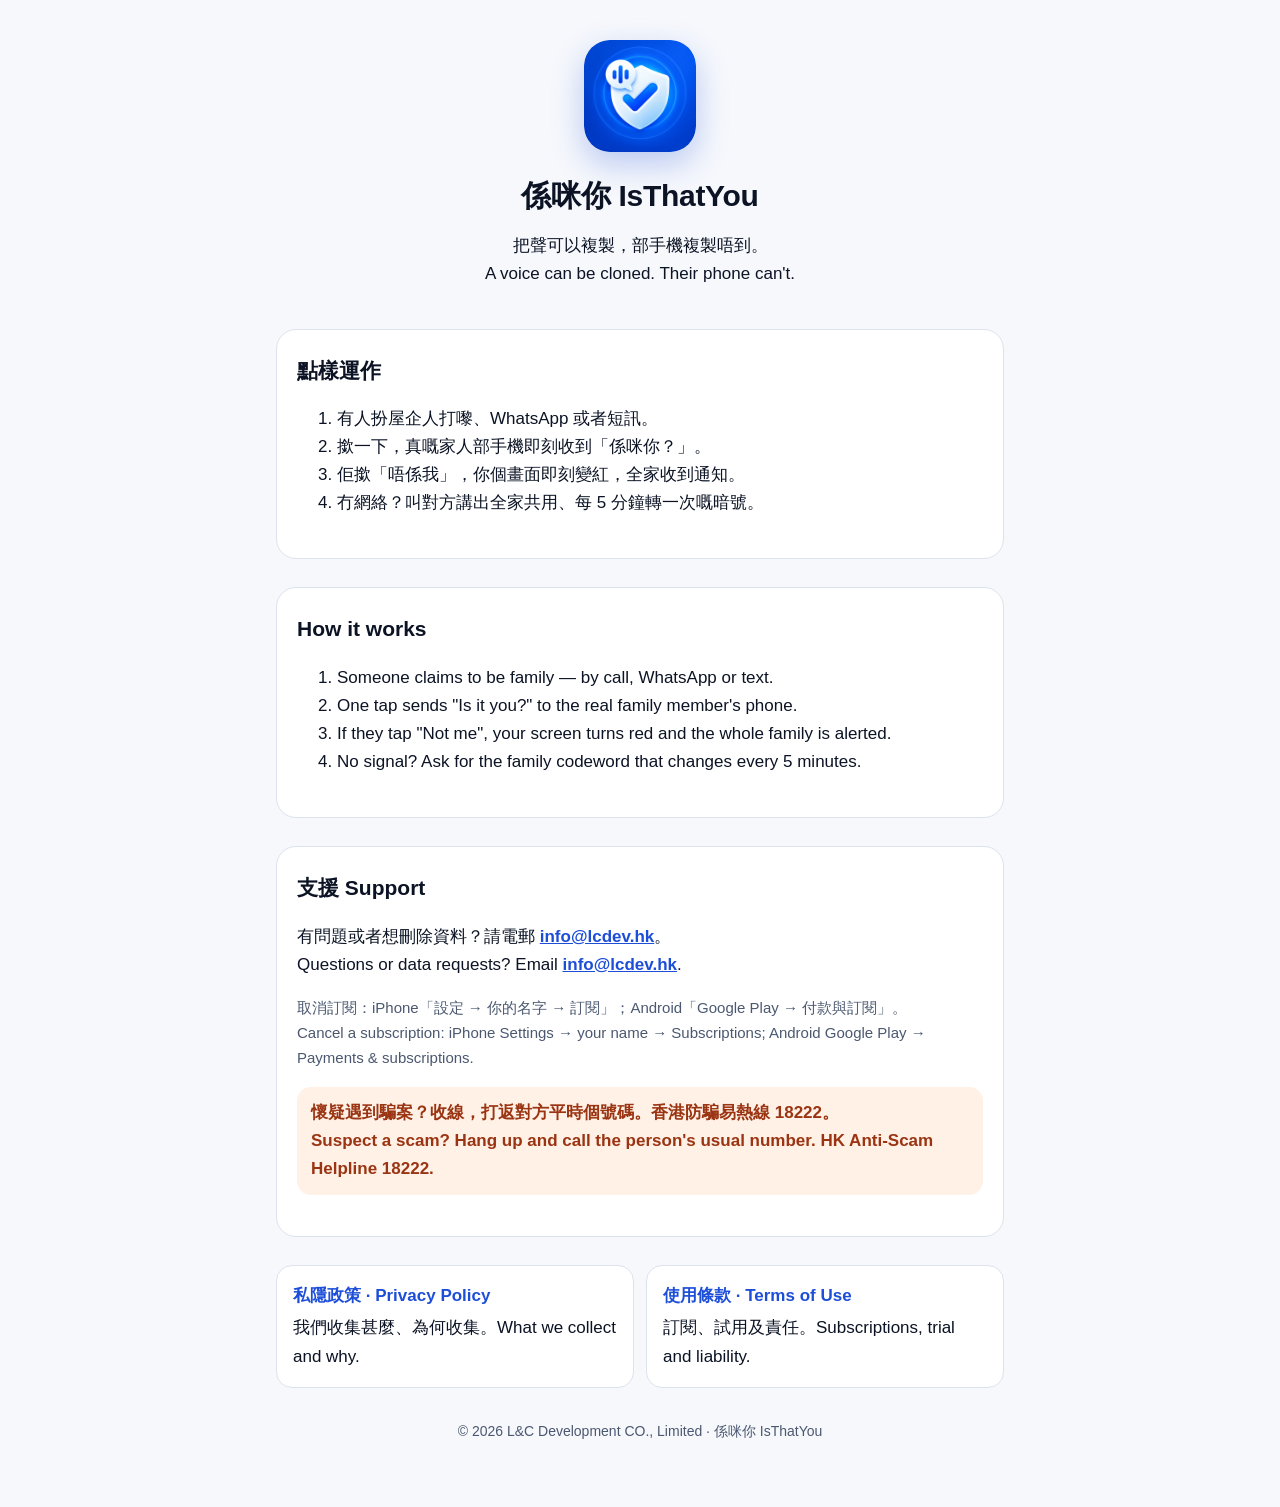
==== index.html @ 9f9b6234 "Support, privacy policy and terms for IsThatYou Co-Authored-By: Claude Opus 5.5 <noreply@anthropic.c" ====
<!doctype html>
<html lang="zh-HK">
<head>
<meta charset="utf-8">
<meta name="viewport" content="width=device-width, initial-scale=1">
<title>係咪你 IsThatYou · 支援 Support</title>
<meta name="description" content="係咪你 IsThatYou — 把聲可以複製，部手機複製唔到。一按確認打嚟嘅係咪真係屋企人。Stop AI voice-clone scams with one tap.">
<link rel="icon" href="assets/favicon.png">
<link rel="stylesheet" href="assets/site.css">
</head>
<body>
<div class="wrap">
  <div class="hero">
    <img src="assets/icon.png" alt="係咪你 IsThatYou">
    <h1 style="margin-top:16px">係咪你 IsThatYou</h1>
    <p>把聲可以複製，部手機複製唔到。<br>A voice can be cloned. Their phone can't.</p>
  </div>

  <section class="doc" lang="zh-HK">
    <h2 style="margin-top:0">點樣運作</h2>
    <ol>
      <li>有人扮屋企人打嚟、WhatsApp 或者短訊。</li>
      <li>撳一下，真嘅家人部手機即刻收到「係咪你？」。</li>
      <li>佢撳「唔係我」，你個畫面即刻變紅，全家收到通知。</li>
      <li>冇網絡？叫對方講出全家共用、每 5 分鐘轉一次嘅暗號。</li>
    </ol>
  </section>

  <section class="doc" lang="en">
    <h2 style="margin-top:0">How it works</h2>
    <ol>
      <li>Someone claims to be family — by call, WhatsApp or text.</li>
      <li>One tap sends "Is it you?" to the real family member's phone.</li>
      <li>If they tap "Not me", your screen turns red and the whole family is alerted.</li>
      <li>No signal? Ask for the family codeword that changes every 5 minutes.</li>
    </ol>
  </section>

  <section class="doc">
    <h2 style="margin-top:0">支援 Support</h2>
    <p>有問題或者想刪除資料？請電郵 <strong><a href="mailto:info@lcdev.hk">info@lcdev.hk</a></strong>。<br>Questions or data requests? Email <strong><a href="mailto:info@lcdev.hk">info@lcdev.hk</a></strong>.</p>
    <p class="muted">取消訂閱：iPhone「設定 → 你的名字 → 訂閱」；Android「Google Play → 付款與訂閱」。<br>Cancel a subscription: iPhone Settings → your name → Subscriptions; Android Google Play → Payments &amp; subscriptions.</p>
    <p class="note">懷疑遇到騙案？收線，打返對方平時個號碼。香港防騙易熱線 18222。<br>Suspect a scam? Hang up and call the person's usual number. HK Anti-Scam Helpline 18222.</p>
  </section>

  <div class="cards">
    <a href="privacy.html"><strong>私隱政策 · Privacy Policy</strong>我們收集甚麼、為何收集。What we collect and why.</a>
    <a href="terms.html"><strong>使用條款 · Terms of Use</strong>訂閱、試用及責任。Subscriptions, trial and liability.</a>
  </div>

  <footer>© 2026 L&amp;C Development CO., Limited · 係咪你 IsThatYou</footer>
</div>
</body>
</html>
---- assets/site.css ----
:root {
  --bg: #f6f8fc;
  --card: #ffffff;
  --text: #0b1324;
  --muted: #4b5870;
  --brand: #1d4ed8;
  --border: #dce3ee;
  --soft: #eaf1ff;
  --warn-bg: #fff1e6;
  --warn: #9a3412;
  color-scheme: light dark;
}
@media (prefers-color-scheme: dark) {
  :root {
    --bg: #070d1a;
    --card: #0f1829;
    --text: #f1f5f9;
    --muted: #a5b4cb;
    --brand: #7aa2ff;
    --border: #24324f;
    --soft: #16264a;
    --warn-bg: #2e1a0e;
    --warn: #fdba74;
  }
}
* { box-sizing: border-box; }
html { -webkit-text-size-adjust: 100%; }
body {
  margin: 0;
  background: var(--bg);
  color: var(--text);
  font: 17px/1.65 -apple-system, BlinkMacSystemFont, "Segoe UI", "PingFang HK", "Noto Sans HK", "Microsoft JhengHei", Roboto, sans-serif;
}
.wrap { max-width: 760px; margin: 0 auto; padding: 24px 16px 64px; }
header.top { display: flex; align-items: center; gap: 12px; margin-bottom: 20px; }
header.top img { width: 48px; height: 48px; border-radius: 12px; }
header.top a { color: inherit; text-decoration: none; font-weight: 700; font-size: 18px; }
nav.lang { display: flex; gap: 8px; flex-wrap: wrap; margin: 8px 0 24px; }
nav.lang a {
  padding: 8px 14px; border-radius: 999px; border: 1px solid var(--border);
  color: var(--brand); text-decoration: none; font-weight: 600; background: var(--card);
}
h1 { font-size: 30px; line-height: 1.25; margin: 0 0 4px; letter-spacing: -0.3px; }
h2 { font-size: 21px; margin: 36px 0 8px; }
h3 { font-size: 17px; margin: 20px 0 4px; }
p, li { color: var(--text); }
.muted { color: var(--muted); font-size: 15px; }
section.doc { background: var(--card); border: 1px solid var(--border); border-radius: 20px; padding: 24px 20px; margin-bottom: 28px; }
.note { background: var(--warn-bg); color: var(--warn); border-radius: 14px; padding: 12px 14px; font-weight: 600; }
table { width: 100%; border-collapse: collapse; font-size: 15px; margin: 8px 0 12px; }
th, td { text-align: left; vertical-align: top; padding: 10px 8px; border-bottom: 1px solid var(--border); }
th { color: var(--muted); font-weight: 600; }
.table-scroll { overflow-x: auto; }
a { color: var(--brand); }
footer { color: var(--muted); font-size: 14px; text-align: center; margin-top: 32px; }
.cards { display: grid; gap: 12px; grid-template-columns: repeat(auto-fit, minmax(220px, 1fr)); }
.cards a { display: block; padding: 16px; border-radius: 16px; background: var(--card); border: 1px solid var(--border); text-decoration: none; color: var(--text); }
.cards a strong { display: block; color: var(--brand); margin-bottom: 4px; }
.hero { text-align: center; padding: 16px 0 24px; }
.hero img { width: 112px; height: 112px; border-radius: 26px; box-shadow: 0 12px 32px rgba(29, 78, 216, 0.28); }
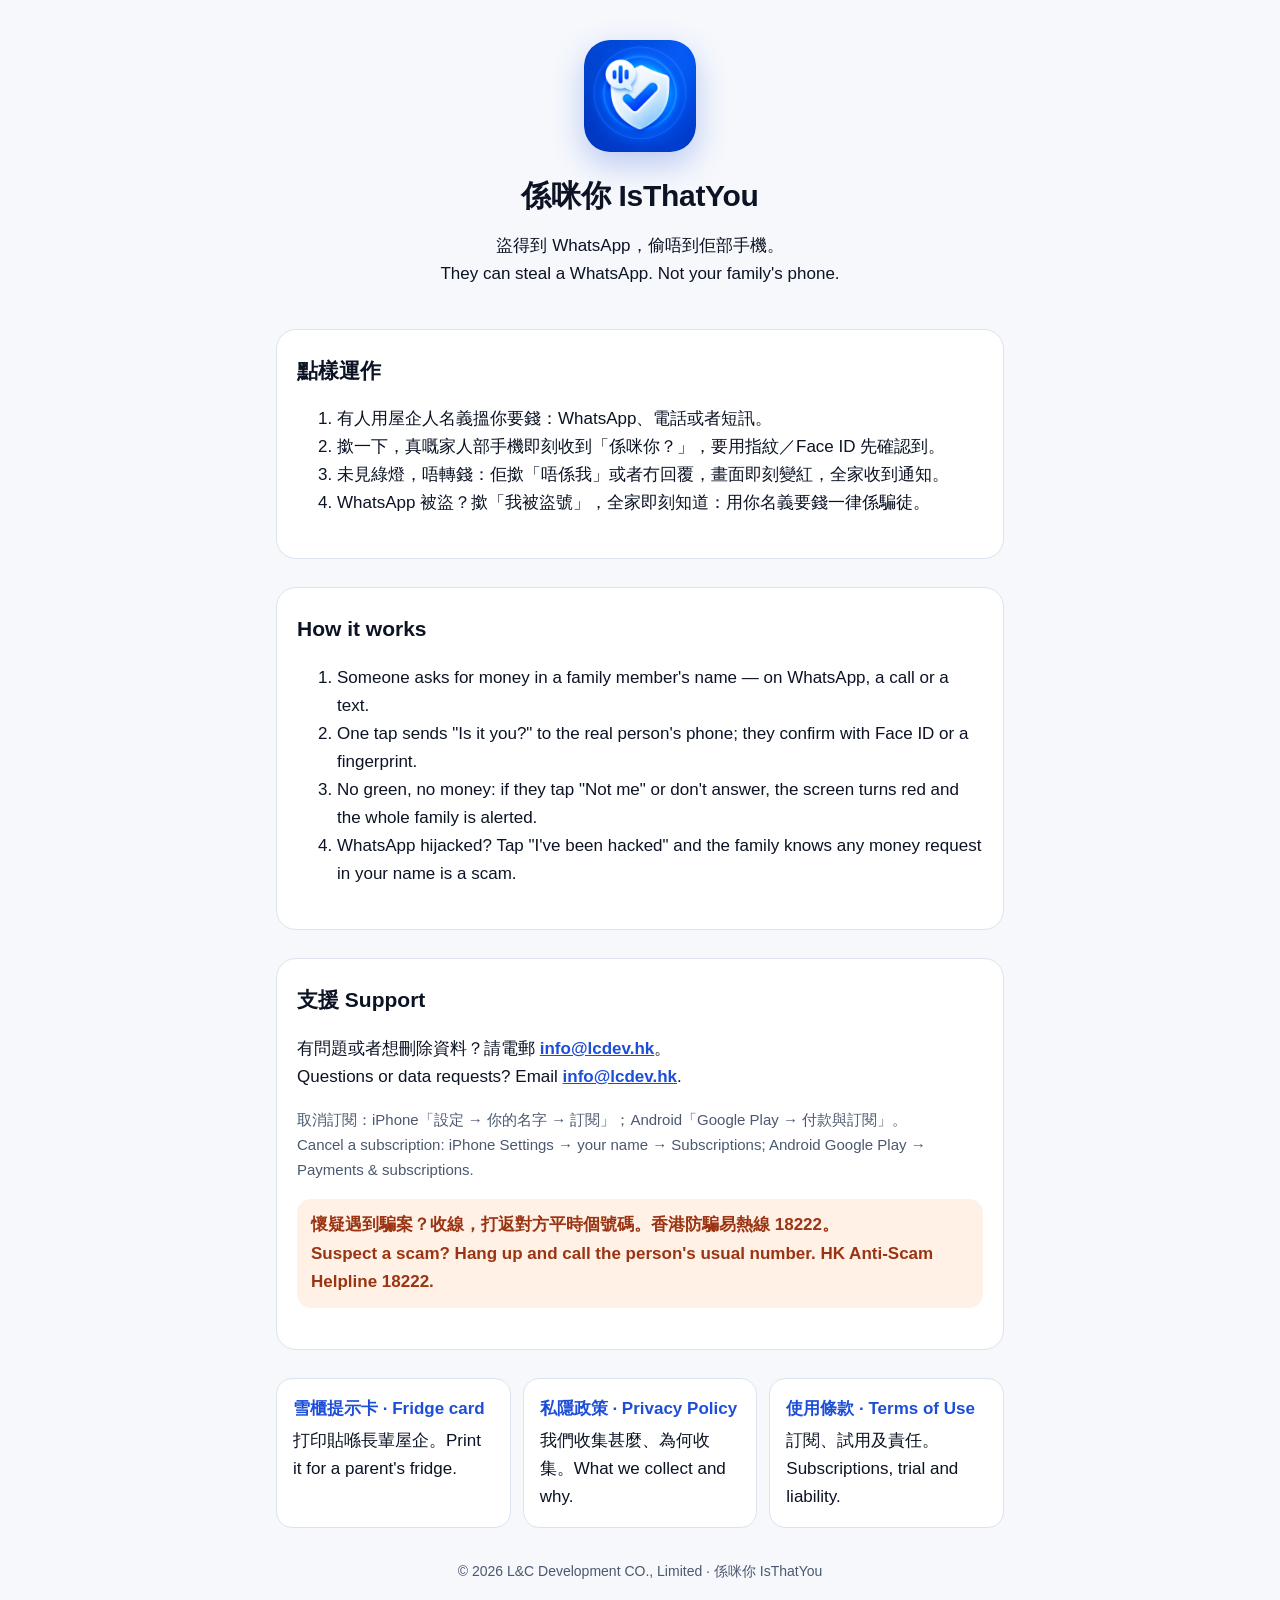
==== commit c7528fe3: "Add printable fridge card and hijack-first tagline - card.html: A4 fridge card, one page per languag" ====
--- a/index.html
+++ b/index.html
@@ -4,7 +4,7 @@
 <meta charset="utf-8">
 <meta name="viewport" content="width=device-width, initial-scale=1">
 <title>係咪你 IsThatYou · 支援 Support</title>
-<meta name="description" content="係咪你 IsThatYou — 把聲可以複製，部手機複製唔到。一按確認打嚟嘅係咪真係屋企人。Stop AI voice-clone scams with one tap.">
+<meta name="description" content="係咪你 IsThatYou — 盜得到 WhatsApp，偷唔到佢部手機。一撳問真嘅屋企人：未見綠燈，唔轉錢。Stop WhatsApp-hijack and voice-clone scams with one tap.">
 <link rel="icon" href="assets/favicon.png">
 <link rel="stylesheet" href="assets/site.css">
 </head>
@@ -13,26 +13,26 @@
   <div class="hero">
     <img src="assets/icon.png" alt="係咪你 IsThatYou">
     <h1 style="margin-top:16px">係咪你 IsThatYou</h1>
-    <p>把聲可以複製，部手機複製唔到。<br>A voice can be cloned. Their phone can't.</p>
+    <p>盜得到 WhatsApp，偷唔到佢部手機。<br>They can steal a WhatsApp. Not your family's phone.</p>
   </div>
 
   <section class="doc" lang="zh-HK">
     <h2 style="margin-top:0">點樣運作</h2>
     <ol>
-      <li>有人扮屋企人打嚟、WhatsApp 或者短訊。</li>
-      <li>撳一下，真嘅家人部手機即刻收到「係咪你？」。</li>
-      <li>佢撳「唔係我」，你個畫面即刻變紅，全家收到通知。</li>
-      <li>冇網絡？叫對方講出全家共用、每 5 分鐘轉一次嘅暗號。</li>
+      <li>有人用屋企人名義搵你要錢：WhatsApp、電話或者短訊。</li>
+      <li>撳一下，真嘅家人部手機即刻收到「係咪你？」，要用指紋／Face ID 先確認到。</li>
+      <li>未見綠燈，唔轉錢：佢撳「唔係我」或者冇回覆，畫面即刻變紅，全家收到通知。</li>
+      <li>WhatsApp 被盜？撳「我被盜號」，全家即刻知道：用你名義要錢一律係騙徒。</li>
     </ol>
   </section>
 
   <section class="doc" lang="en">
     <h2 style="margin-top:0">How it works</h2>
     <ol>
-      <li>Someone claims to be family — by call, WhatsApp or text.</li>
-      <li>One tap sends "Is it you?" to the real family member's phone.</li>
-      <li>If they tap "Not me", your screen turns red and the whole family is alerted.</li>
-      <li>No signal? Ask for the family codeword that changes every 5 minutes.</li>
+      <li>Someone asks for money in a family member's name — on WhatsApp, a call or a text.</li>
+      <li>One tap sends "Is it you?" to the real person's phone; they confirm with Face ID or a fingerprint.</li>
+      <li>No green, no money: if they tap "Not me" or don't answer, the screen turns red and the whole family is alerted.</li>
+      <li>WhatsApp hijacked? Tap "I've been hacked" and the family knows any money request in your name is a scam.</li>
     </ol>
   </section>
 
@@ -44,6 +44,7 @@
   </section>
 
   <div class="cards">
+    <a href="card.html"><strong>雪櫃提示卡 · Fridge card</strong>打印貼喺長輩屋企。Print it for a parent's fridge.</a>
     <a href="privacy.html"><strong>私隱政策 · Privacy Policy</strong>我們收集甚麼、為何收集。What we collect and why.</a>
     <a href="terms.html"><strong>使用條款 · Terms of Use</strong>訂閱、試用及責任。Subscriptions, trial and liability.</a>
   </div>
